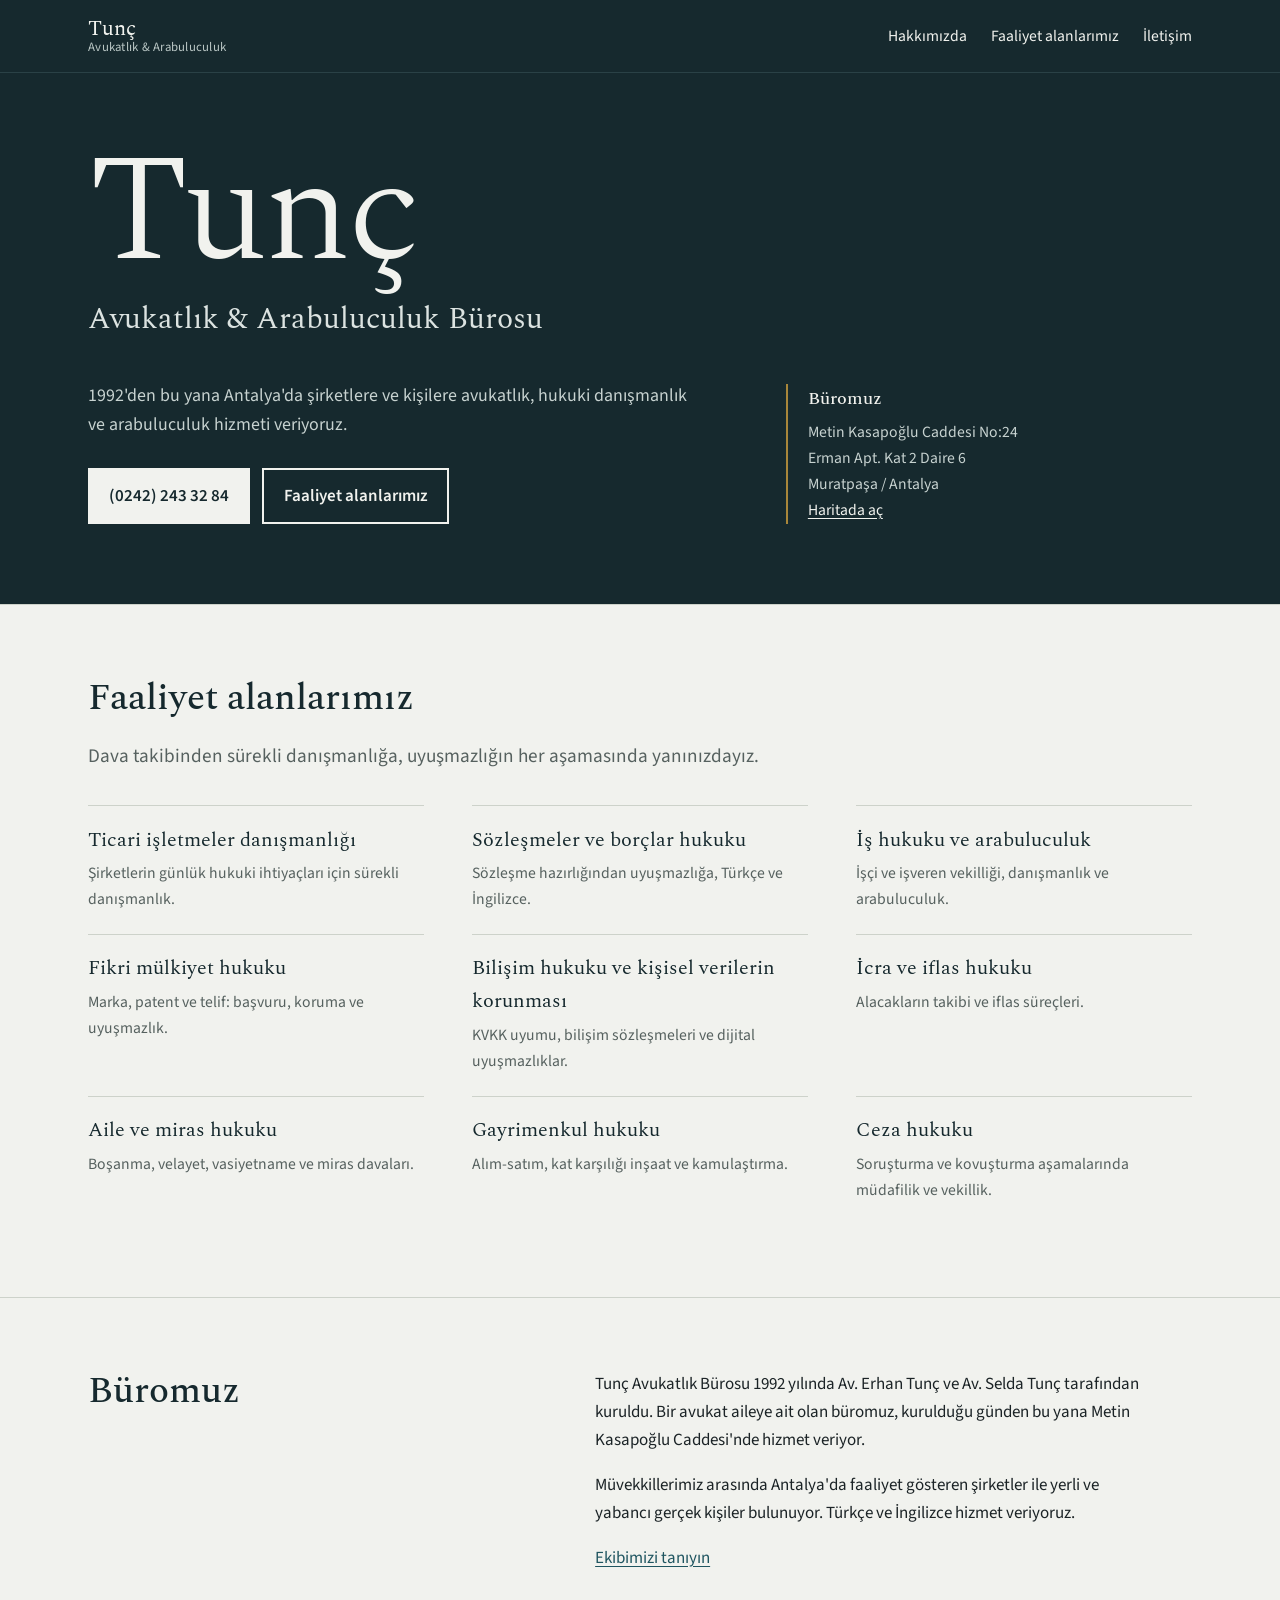
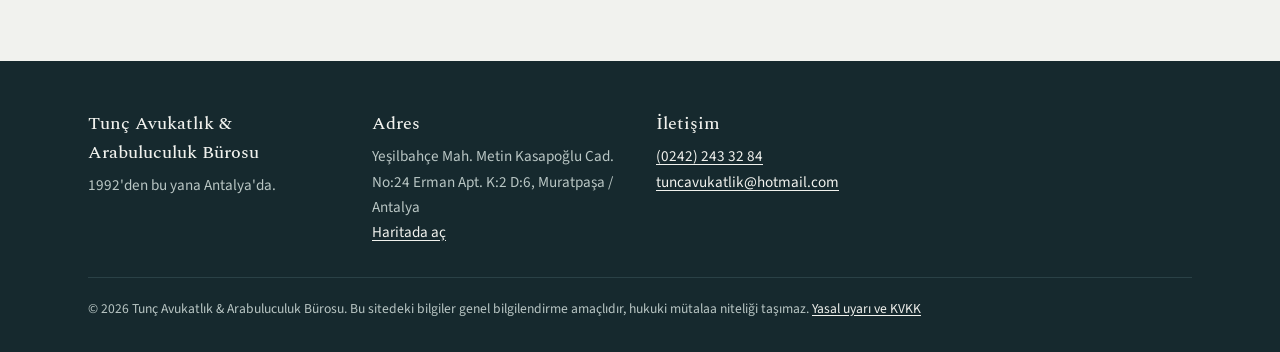
==== index.html @ 7a588aef "Add files via upload" ====
<!doctype html>
<html lang="tr">
<head>
<meta charset="utf-8">
<meta name="viewport" content="width=device-width, initial-scale=1">
<title>Tunç Avukatlık & Arabuluculuk Bürosu | Antalya</title>
<meta name="description" content="1992'den bu yana Antalya'da avukatlık, hukuki danışmanlık, arabuluculuk, marka ve patent vekilliği hizmetleri.">
<link rel="canonical" href="https://www.tuncavukatlik.com/">
<meta property="og:type" content="website">
<meta property="og:site_name" content="Tunç Avukatlık &amp; Arabuluculuk">
<meta property="og:title" content="Tunç Avukatlık & Arabuluculuk Bürosu | Antalya">
<meta property="og:description" content="1992'den bu yana Antalya'da avukatlık, hukuki danışmanlık, arabuluculuk, marka ve patent vekilliği hizmetleri.">
<meta property="og:url" content="https://www.tuncavukatlik.com/">
<meta name="google-site-verification" content="vziBm0V14rf8_3eRBqr55C4O6E_c3zWarB5jktL77Eo">
<link rel="icon" href="favicon.svg" type="image/svg+xml">
<link rel="preconnect" href="https://fonts.googleapis.com">
<link rel="preconnect" href="https://fonts.gstatic.com" crossorigin>
<link href="https://fonts.googleapis.com/css2?family=Source+Sans+3:wght@400;600&family=Spectral:ital,wght@0,300;0,500;1,300&display=swap" rel="stylesheet">
<link rel="stylesheet" href="styles.css">
<script type="application/ld+json">{"@context": "https://schema.org", "@type": "LegalService", "name": "Tunç Avukatlık & Arabuluculuk Bürosu", "url": "https://www.tuncavukatlik.com", "telephone": "+90 242 243 32 84", "email": "tuncavukatlik@hotmail.com", "foundingDate": "1992", "address": {"@type": "PostalAddress", "streetAddress": "Yeşilbahçe Mah. Metin Kasapoğlu Cad. No:24 Erman Apt. K:2 D:6", "addressLocality": "Muratpaşa", "addressRegion": "Antalya", "addressCountry": "TR"}, "areaServed": "Antalya", "knowsLanguage": ["tr", "en"]}</script>
</head>
<body>
<a class="skip" href="#icerik">İçeriğe geç</a>
<header class="site-header">
  <div class="wrap">
    <a class="brand" href="index.html">Tunç<small>Avukatlık &amp; Arabuluculuk</small></a>
    <nav aria-label="Ana menü"><ul class="nav"><li><a href="hakkimizda.html">Hakkımızda</a></li><li><a href="faaliyet-alanlarimiz.html">Faaliyet alanlarımız</a></li><li><a href="iletisim.html">İletişim</a></li></ul></nav>
  </div>
</header>
<main id="icerik">
<section class="hero" aria-labelledby="h1">
  <div class="wrap">
    <div>
      <h1 id="h1">Tunç</h1>
      <p class="sub">Avukatlık &amp; Arabuluculuk Bürosu</p>
      <p>1992'den bu yana Antalya'da şirketlere ve kişilere avukatlık, hukuki danışmanlık ve arabuluculuk hizmeti veriyoruz.</p>
      <div class="actions">
        <a class="btn" href="tel:+902422433284">(0242) 243 32 84</a>
        <a class="btn ghost" href="faaliyet-alanlarimiz.html">Faaliyet alanlarımız</a>
      </div>
    </div>
    <div class="office">
      <strong>Büromuz</strong>
      Metin Kasapoğlu Caddesi No:24<br>Erman Apt. Kat 2 Daire 6<br>Muratpaşa / Antalya<br>
      <a href="https://www.google.com/maps/search/?api=1&query=Metin+Kasapo%C4%9Flu+Cad.+No%3A24+Muratpa%C5%9Fa+Antalya" rel="noopener" target="_blank">Haritada aç</a>
    </div>
  </div>
</section>
<section aria-labelledby="alanlar">
  <div class="wrap">
    <h2 id="alanlar">Faaliyet alanlarımız</h2>
    <p class="lead">Dava takibinden sürekli danışmanlığa, uyuşmazlığın her aşamasında yanınızdayız.</p>
    <ul class="areas"><li><a href="faaliyet-alanlarimiz.html#ticari-danismanlik">Ticari işletmeler danışmanlığı</a><p>Şirketlerin günlük hukuki ihtiyaçları için sürekli danışmanlık.</p></li><li><a href="faaliyet-alanlarimiz.html#sozlesmeler-borclar">Sözleşmeler ve borçlar hukuku</a><p>Sözleşme hazırlığından uyuşmazlığa, Türkçe ve İngilizce.</p></li><li><a href="faaliyet-alanlarimiz.html#is-hukuku-arabuluculuk">İş hukuku ve arabuluculuk</a><p>İşçi ve işveren vekilliği, danışmanlık ve arabuluculuk.</p></li><li><a href="faaliyet-alanlarimiz.html#fikri-mulkiyet">Fikri mülkiyet hukuku</a><p>Marka, patent ve telif: başvuru, koruma ve uyuşmazlık.</p></li><li><a href="faaliyet-alanlarimiz.html#bilisim-kvkk">Bilişim hukuku ve kişisel verilerin korunması</a><p>KVKK uyumu, bilişim sözleşmeleri ve dijital uyuşmazlıklar.</p></li><li><a href="faaliyet-alanlarimiz.html#icra-iflas">İcra ve iflas hukuku</a><p>Alacakların takibi ve iflas süreçleri.</p></li><li><a href="faaliyet-alanlarimiz.html#aile-miras">Aile ve miras hukuku</a><p>Boşanma, velayet, vasiyetname ve miras davaları.</p></li><li><a href="faaliyet-alanlarimiz.html#gayrimenkul">Gayrimenkul hukuku</a><p>Alım-satım, kat karşılığı inşaat ve kamulaştırma.</p></li><li><a href="faaliyet-alanlarimiz.html#ceza">Ceza hukuku</a><p>Soruşturma ve kovuşturma aşamalarında müdafilik ve vekillik.</p></li></ul>
  </div>
</section>
<section aria-labelledby="buro">
  <div class="wrap split">
    <div>
      <h2 id="buro">Büromuz</h2>
    </div>
    <div>
      <p>Tunç Avukatlık Bürosu 1992 yılında Av. Erhan Tunç ve Av. Selda Tunç tarafından kuruldu. Bir avukat aileye ait olan büromuz, kurulduğu günden bu yana Metin Kasapoğlu Caddesi'nde hizmet veriyor.</p>
      <p>Müvekkillerimiz arasında Antalya'da faaliyet gösteren şirketler ile yerli ve yabancı gerçek kişiler bulunuyor. Türkçe ve İngilizce hizmet veriyoruz.</p>
      <p><a href="hakkimizda.html">Ekibimizi tanıyın</a></p>
    </div>
  </div>
</section>
</main>
<footer class="site-footer">
  <div class="wrap">
    <div><strong>Tunç Avukatlık &amp; Arabuluculuk Bürosu</strong>1992'den bu yana Antalya'da.</div>
    <div><strong>Adres</strong>Yeşilbahçe Mah. Metin Kasapoğlu Cad. No:24 Erman Apt. K:2 D:6, Muratpaşa / Antalya<br><a href="https://www.google.com/maps/search/?api=1&query=Metin+Kasapo%C4%9Flu+Cad.+No%3A24+Muratpa%C5%9Fa+Antalya" rel="noopener" target="_blank">Haritada aç</a></div>
    <div><strong>İletişim</strong><a href="tel:+902422433284">(0242) 243 32 84</a><br><a href="mailto:tuncavukatlik@hotmail.com">tuncavukatlik@hotmail.com</a></div>
    <div class="legal">© 2026 Tunç Avukatlık &amp; Arabuluculuk Bürosu. Bu sitedeki bilgiler genel bilgilendirme amaçlıdır, hukuki mütalaa niteliği taşımaz. <a href="yasal-uyari.html">Yasal uyarı ve KVKK</a></div>
  </div>
</footer>
</body>
</html>
---- styles.css ----
:root{
  --ink:#16292E;      /* koyu petrol: hero, başlıklar */
  --sea:#1F5560;      /* petrol mavi: bağlantılar, vurgular */
  --stone:#F1F2EE;    /* serin kireçtaşı: zemin */
  --paper:#FFFFFF;
  --line:#CDD2CA;
  --brass:#A8863A;    /* pirinç: ince ayrıntılar */
  --text:#1B2326;
  --muted:#56615F;
  --serif:"Spectral", Georgia, "Times New Roman", serif;
  --sans:"Source Sans 3", "Segoe UI", system-ui, -apple-system, sans-serif;
  --wrap:72rem;
}
*,*::before,*::after{box-sizing:border-box}
html{-webkit-text-size-adjust:100%}
body{margin:0;background:var(--stone);color:var(--text);font:1.0625rem/1.65 var(--sans)}
img{max-width:100%;height:auto}
a{color:var(--sea);text-underline-offset:.18em}
a:hover{color:var(--ink)}
:focus-visible{outline:3px solid var(--brass);outline-offset:3px}
h1,h2,h3{font-family:var(--serif);font-weight:500;line-height:1.15;color:var(--ink);margin:0 0 .6em}
h2{font-size:clamp(1.7rem,3vw,2.3rem)}
h3{font-size:1.35rem}
p{margin:0 0 1em;max-width:68ch}
.wrap{max-width:var(--wrap);margin:0 auto;padding:0 1.5rem}
.skip{position:absolute;left:-999px}
.skip:focus{left:1rem;top:1rem;background:var(--paper);padding:.5rem 1rem;z-index:10}

/* Üst bölüm */
.site-header{background:var(--ink);color:var(--stone)}
.site-header .wrap{display:flex;flex-wrap:wrap;align-items:center;justify-content:space-between;gap:.75rem 2rem;padding-top:1.1rem;padding-bottom:1.1rem}
.brand{color:var(--stone);text-decoration:none;font-family:var(--serif);font-size:1.3rem;line-height:1.1}
.brand small{display:block;font-family:var(--sans);font-size:.8rem;color:#B9C6C4;letter-spacing:.02em}
.nav{display:flex;flex-wrap:wrap;gap:.25rem 1.5rem;margin:0;padding:0;list-style:none}
.nav a{color:var(--stone);text-decoration:none;font-size:.98rem;padding:.25rem 0;border-bottom:2px solid transparent}
.nav a:hover,.nav a[aria-current="page"]{border-bottom-color:var(--brass);color:#fff}

/* Hero */
.hero{background:var(--ink);color:var(--stone);padding:4.5rem 0 5rem;border-top:1px solid #2A4146}
.hero .wrap{display:grid;grid-template-columns:minmax(0,1.6fr) minmax(0,1fr);gap:3rem;align-items:end}
.hero h1{color:var(--stone);font-weight:300;font-size:clamp(4rem,13vw,9.5rem);line-height:.9;letter-spacing:-.02em;margin:0}
.hero .sub{font-family:var(--serif);font-size:clamp(1.35rem,2.6vw,1.9rem);color:#DCE3E1;margin:.4em 0 1.2em}
.hero p{color:#C7D2D0;font-size:1.12rem}
.hero .office{border-left:2px solid var(--brass);padding-left:1.25rem;font-size:.98rem;color:#C7D2D0}
.hero .office strong{display:block;color:var(--stone);font-family:var(--serif);font-weight:500;font-size:1.15rem;margin-bottom:.35rem}
.hero .office a{color:var(--stone)}
.actions{display:flex;flex-wrap:wrap;gap:.75rem;margin-top:1.75rem}
.btn{display:inline-block;padding:.75rem 1.2rem;text-decoration:none;font-weight:600;border:2px solid var(--stone);color:var(--ink);background:var(--stone)}
.btn:hover{background:#fff;color:var(--ink)}
.btn.ghost{background:transparent;color:var(--stone)}
.btn.ghost:hover{background:var(--stone);color:var(--ink)}

/* Sayfa başlığı (iç sayfalar) */
.page-head{background:var(--ink);color:var(--stone);padding:3.5rem 0 3rem}
.page-head h1{color:var(--stone);font-weight:300;font-size:clamp(2.4rem,6vw,4rem);margin:0 0 .3em}
.page-head p{color:#C7D2D0;font-size:1.12rem;margin:0}

section{padding:4.5rem 0}
section + section{border-top:1px solid var(--line)}
.lead{font-size:1.2rem;color:var(--muted)}

/* Faaliyet alanları listesi (ana sayfa) */
.areas{display:grid;grid-template-columns:repeat(auto-fit,minmax(17rem,1fr));gap:0 3rem;margin:2rem 0 0;padding:0;list-style:none}
.areas li{border-top:1px solid var(--line);padding:1.1rem 0 1.3rem}
.areas a{font-family:var(--serif);font-size:1.25rem;color:var(--ink);text-decoration:none}
.areas a:hover{color:var(--sea);text-decoration:underline}
.areas p{margin:.3rem 0 0;color:var(--muted);font-size:.98rem}

/* İki sütun */
.split{display:grid;grid-template-columns:minmax(0,1fr) minmax(0,1.3fr);gap:3rem}

/* Zaman çizelgesi: gerçek bir sıra olduğu için yıl etiketleri kullanılıyor */
.timeline{list-style:none;margin:0;padding:0;border-left:2px solid var(--line)}
.timeline li{position:relative;padding:0 0 1.4rem 1.5rem}
.timeline li::before{content:"";position:absolute;left:-7px;top:.55rem;width:12px;height:12px;background:var(--stone);border:2px solid var(--brass);border-radius:50%}
.timeline .year{font-family:var(--serif);font-size:1.3rem;color:var(--ink);display:block;line-height:1.3}
.timeline p{margin:.15rem 0 0;color:var(--muted)}

/* Avukatlar */
.people{display:grid;grid-template-columns:repeat(auto-fit,minmax(18rem,1fr));gap:2.5rem;margin-top:2rem}
.person h3{margin-bottom:.15em}
.person .role{color:var(--brass);font-weight:600;font-size:.95rem;margin-bottom:.8rem}

/* Faaliyet alanı detayları */
.area-detail{scroll-margin-top:1.5rem;padding:2.5rem 0;border-top:1px solid var(--line)}
.area-detail:first-of-type{border-top:0;padding-top:0}
.area-detail ul{margin:0 0 1em;padding-left:1.2rem;max-width:68ch}
.area-detail li{margin-bottom:.35rem}
.toc{list-style:none;padding:0;margin:0;position:sticky;top:1.5rem}
.toc li{border-top:1px solid var(--line)}
.toc a{display:block;padding:.55rem 0;text-decoration:none;color:var(--ink)}
.toc a:hover{color:var(--sea)}
.with-toc{display:grid;grid-template-columns:15rem minmax(0,1fr);gap:4rem;align-items:start}

/* İletişim */
.contact-grid{display:grid;grid-template-columns:repeat(auto-fit,minmax(16rem,1fr));gap:2.5rem}
.contact-grid h2{font-size:1.4rem}
.contact-grid a{font-size:1.15rem}

/* Alt bölüm */
.site-footer{background:var(--ink);color:#B9C6C4;padding:3rem 0 2rem;font-size:.95rem}
.site-footer .wrap{display:grid;grid-template-columns:repeat(auto-fit,minmax(14rem,1fr));gap:2rem}
.site-footer strong{color:var(--stone);font-family:var(--serif);font-weight:500;font-size:1.1rem;display:block;margin-bottom:.4rem}
.site-footer a{color:var(--stone)}
.site-footer .legal{grid-column:1/-1;border-top:1px solid #2A4146;padding-top:1.25rem;font-size:.85rem}

@media (max-width:52rem){
  .hero .wrap,.split,.with-toc{grid-template-columns:1fr}
  .toc{position:static;display:none}
  .hero{padding:3rem 0 3.5rem}
  section{padding:3.25rem 0}
}
@media (prefers-reduced-motion:reduce){*{scroll-behavior:auto!important}}
html{scroll-behavior:smooth}
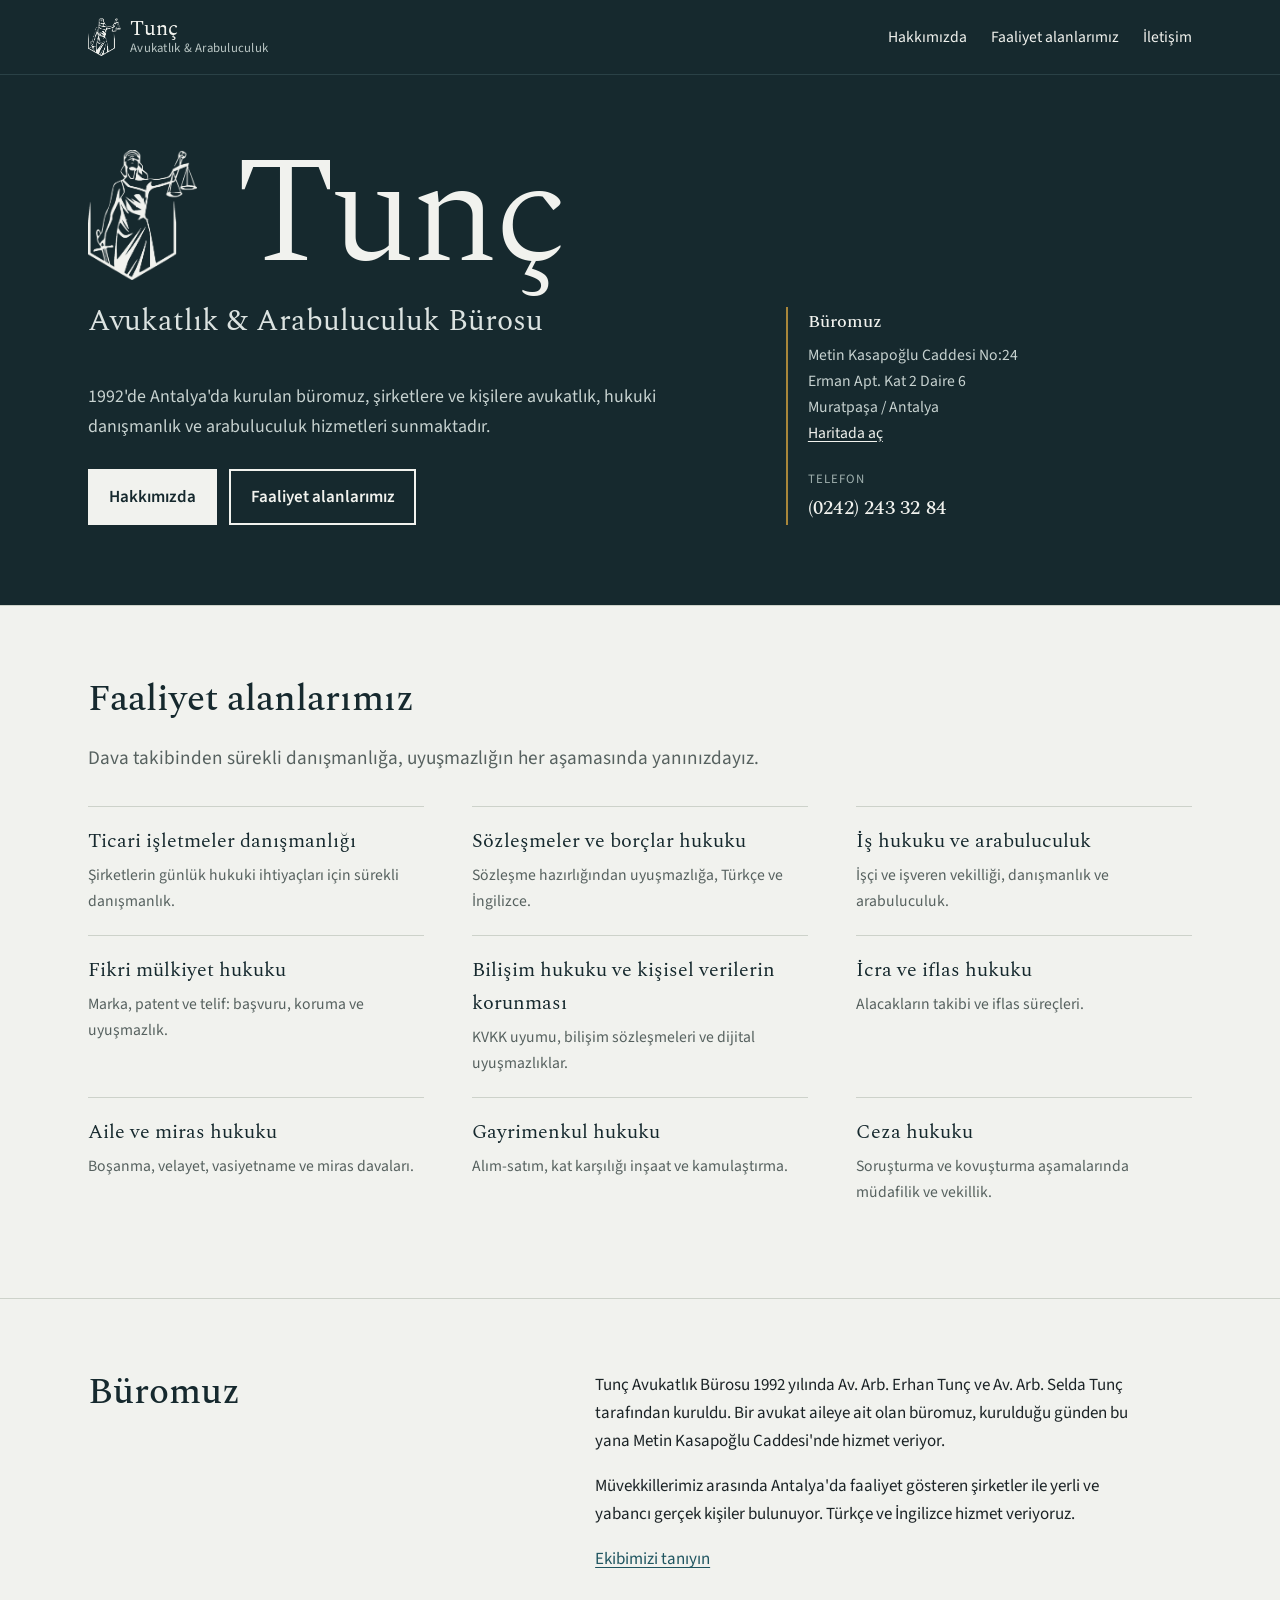
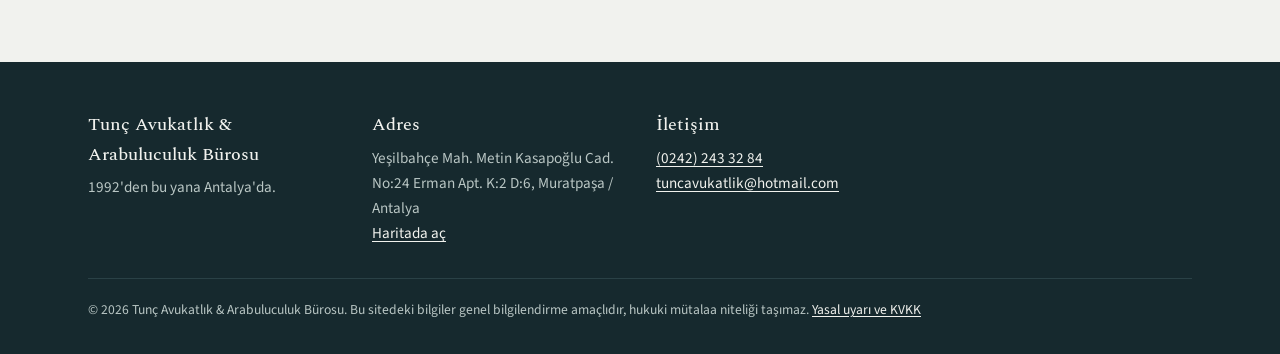
==== commit b48db5f9: "Add files via upload" ====
--- a/index.html
+++ b/index.html
@@ -12,7 +12,8 @@
 <meta property="og:description" content="1992'den bu yana Antalya'da avukatlık, hukuki danışmanlık, arabuluculuk, marka ve patent vekilliği hizmetleri.">
 <meta property="og:url" content="https://www.tuncavukatlik.com/">
 <meta name="google-site-verification" content="vziBm0V14rf8_3eRBqr55C4O6E_c3zWarB5jktL77Eo">
-<link rel="icon" href="favicon.svg" type="image/svg+xml">
+<link rel="icon" href="favicon.png" type="image/png">
+<link rel="apple-touch-icon" href="apple-touch-icon.png">
 <link rel="preconnect" href="https://fonts.googleapis.com">
 <link rel="preconnect" href="https://fonts.gstatic.com" crossorigin>
 <link href="https://fonts.googleapis.com/css2?family=Source+Sans+3:wght@400;600&family=Spectral:ital,wght@0,300;0,500;1,300&display=swap" rel="stylesheet">
@@ -23,7 +24,7 @@
 <a class="skip" href="#icerik">İçeriğe geç</a>
 <header class="site-header">
   <div class="wrap">
-    <a class="brand" href="index.html">Tunç<small>Avukatlık &amp; Arabuluculuk</small></a>
+    <a class="brand" href="index.html"><img class="brand-logo" src="logo.png" alt="" width="34" height="40"><span>Tunç<small>Avukatlık &amp; Arabuluculuk</small></span></a>
     <nav aria-label="Ana menü"><ul class="nav"><li><a href="hakkimizda.html">Hakkımızda</a></li><li><a href="faaliyet-alanlarimiz.html">Faaliyet alanlarımız</a></li><li><a href="iletisim.html">İletişim</a></li></ul></nav>
   </div>
 </header>
@@ -31,11 +32,11 @@
 <section class="hero" aria-labelledby="h1">
   <div class="wrap">
     <div>
-      <h1 id="h1">Tunç</h1>
+      <h1 id="h1"><img class="hero-logo" src="logo.png" alt="" width="499" height="589"><span>Tunç</span></h1>
       <p class="sub">Avukatlık &amp; Arabuluculuk Bürosu</p>
-      <p>1992'den bu yana Antalya'da şirketlere ve kişilere avukatlık, hukuki danışmanlık ve arabuluculuk hizmeti veriyoruz.</p>
+      <p>1992'de Antalya'da kurulan büromuz, şirketlere ve kişilere avukatlık, hukuki danışmanlık ve arabuluculuk hizmetleri sunmaktadır.</p>
       <div class="actions">
-        <a class="btn" href="tel:+902422433284">(0242) 243 32 84</a>
+        <a class="btn" href="hakkimizda.html">Hakkımızda</a>
         <a class="btn ghost" href="faaliyet-alanlarimiz.html">Faaliyet alanlarımız</a>
       </div>
     </div>
@@ -43,6 +44,8 @@
       <strong>Büromuz</strong>
       Metin Kasapoğlu Caddesi No:24<br>Erman Apt. Kat 2 Daire 6<br>Muratpaşa / Antalya<br>
       <a href="https://www.google.com/maps/search/?api=1&query=Metin+Kasapo%C4%9Flu+Cad.+No%3A24+Muratpa%C5%9Fa+Antalya" rel="noopener" target="_blank">Haritada aç</a>
+      <span class="office-label">Telefon</span>
+      <a class="office-phone" href="tel:+902422433284">(0242) 243 32 84</a>
     </div>
   </div>
 </section>
@@ -59,7 +62,7 @@
       <h2 id="buro">Büromuz</h2>
     </div>
     <div>
-      <p>Tunç Avukatlık Bürosu 1992 yılında Av. Erhan Tunç ve Av. Selda Tunç tarafından kuruldu. Bir avukat aileye ait olan büromuz, kurulduğu günden bu yana Metin Kasapoğlu Caddesi'nde hizmet veriyor.</p>
+      <p>Tunç Avukatlık Bürosu 1992 yılında Av. Arb. Erhan Tunç ve Av. Arb. Selda Tunç tarafından kuruldu. Bir avukat aileye ait olan büromuz, kurulduğu günden bu yana Metin Kasapoğlu Caddesi'nde hizmet veriyor.</p>
       <p>Müvekkillerimiz arasında Antalya'da faaliyet gösteren şirketler ile yerli ve yabancı gerçek kişiler bulunuyor. Türkçe ve İngilizce hizmet veriyoruz.</p>
       <p><a href="hakkimizda.html">Ekibimizi tanıyın</a></p>
     </div>
--- a/styles.css
+++ b/styles.css
@@ -29,7 +29,10 @@
 /* Üst bölüm */
 .site-header{background:var(--ink);color:var(--stone)}
 .site-header .wrap{display:flex;flex-wrap:wrap;align-items:center;justify-content:space-between;gap:.75rem 2rem;padding-top:1.1rem;padding-bottom:1.1rem}
-.brand{color:var(--stone);text-decoration:none;font-family:var(--serif);font-size:1.3rem;line-height:1.1}
+.brand{display:flex;align-items:center;gap:.6rem;color:var(--stone);text-decoration:none;font-family:var(--serif);font-size:1.3rem;line-height:1.1}
+.brand:hover{color:#fff}
+.brand:hover small{color:var(--brass)}
+.brand-logo{height:2.4rem;width:auto}
 .brand small{display:block;font-family:var(--sans);font-size:.8rem;color:#B9C6C4;letter-spacing:.02em}
 .nav{display:flex;flex-wrap:wrap;gap:.25rem 1.5rem;margin:0;padding:0;list-style:none}
 .nav a{color:var(--stone);text-decoration:none;font-size:.98rem;padding:.25rem 0;border-bottom:2px solid transparent}
@@ -79,7 +82,7 @@
 /* Avukatlar */
 .people{display:grid;grid-template-columns:repeat(auto-fit,minmax(18rem,1fr));gap:2.5rem;margin-top:2rem}
 .person h3{margin-bottom:.15em}
-.person .role{color:var(--brass);font-weight:600;font-size:.95rem;margin-bottom:.8rem}
+.person .role{color:var(--sea);font-weight:600;font-size:.95rem;margin-bottom:.8rem}
 
 /* Faaliyet alanı detayları */
 .area-detail{scroll-margin-top:1.5rem;padding:2.5rem 0;border-top:1px solid var(--line)}
@@ -112,3 +115,28 @@
 }
 @media (prefers-reduced-motion:reduce){*{scroll-behavior:auto!important}}
 html{scroll-behavior:smooth}
+
+/* Hero: logo + telefon */
+.hero h1{display:flex;align-items:center;gap:.25em}
+.hero-logo{height:.85em;width:auto;flex:none}
+.office-label{display:block;margin-top:1.4rem;font-size:.8rem;letter-spacing:.08em;text-transform:uppercase;color:#9FB0AE}
+.hero .office .office-phone{display:inline-block;font-family:var(--serif);font-weight:500;font-size:1.25rem;color:var(--stone);text-decoration:none;margin-top:.15rem;letter-spacing:.01em}
+.hero .office .office-phone:hover{color:#fff;text-decoration:underline}
+
+/* Tüm tıklanabilir yazılarda pirinç hover.
+   Açık zeminde okunabilirlik için bir ton koyu pirinç kullanılıyor. */
+:root{--brass-deep:#86661F}
+a:hover,
+.areas a:hover,
+.toc a:hover{color:var(--brass-deep)}
+.site-header a:hover,
+.site-header .nav a:hover,
+.brand:hover,.brand:hover small,
+.hero a:hover,
+.hero .office a:hover,
+.hero .office .office-phone:hover,
+.page-head a:hover,
+.site-footer a:hover{color:var(--brass)}
+.nav a[aria-current="page"]{color:#fff}
+.nav a[aria-current="page"]:hover{color:var(--brass)}
+.btn:hover,.btn.ghost:hover{background:transparent;color:var(--brass);border-color:var(--brass)}
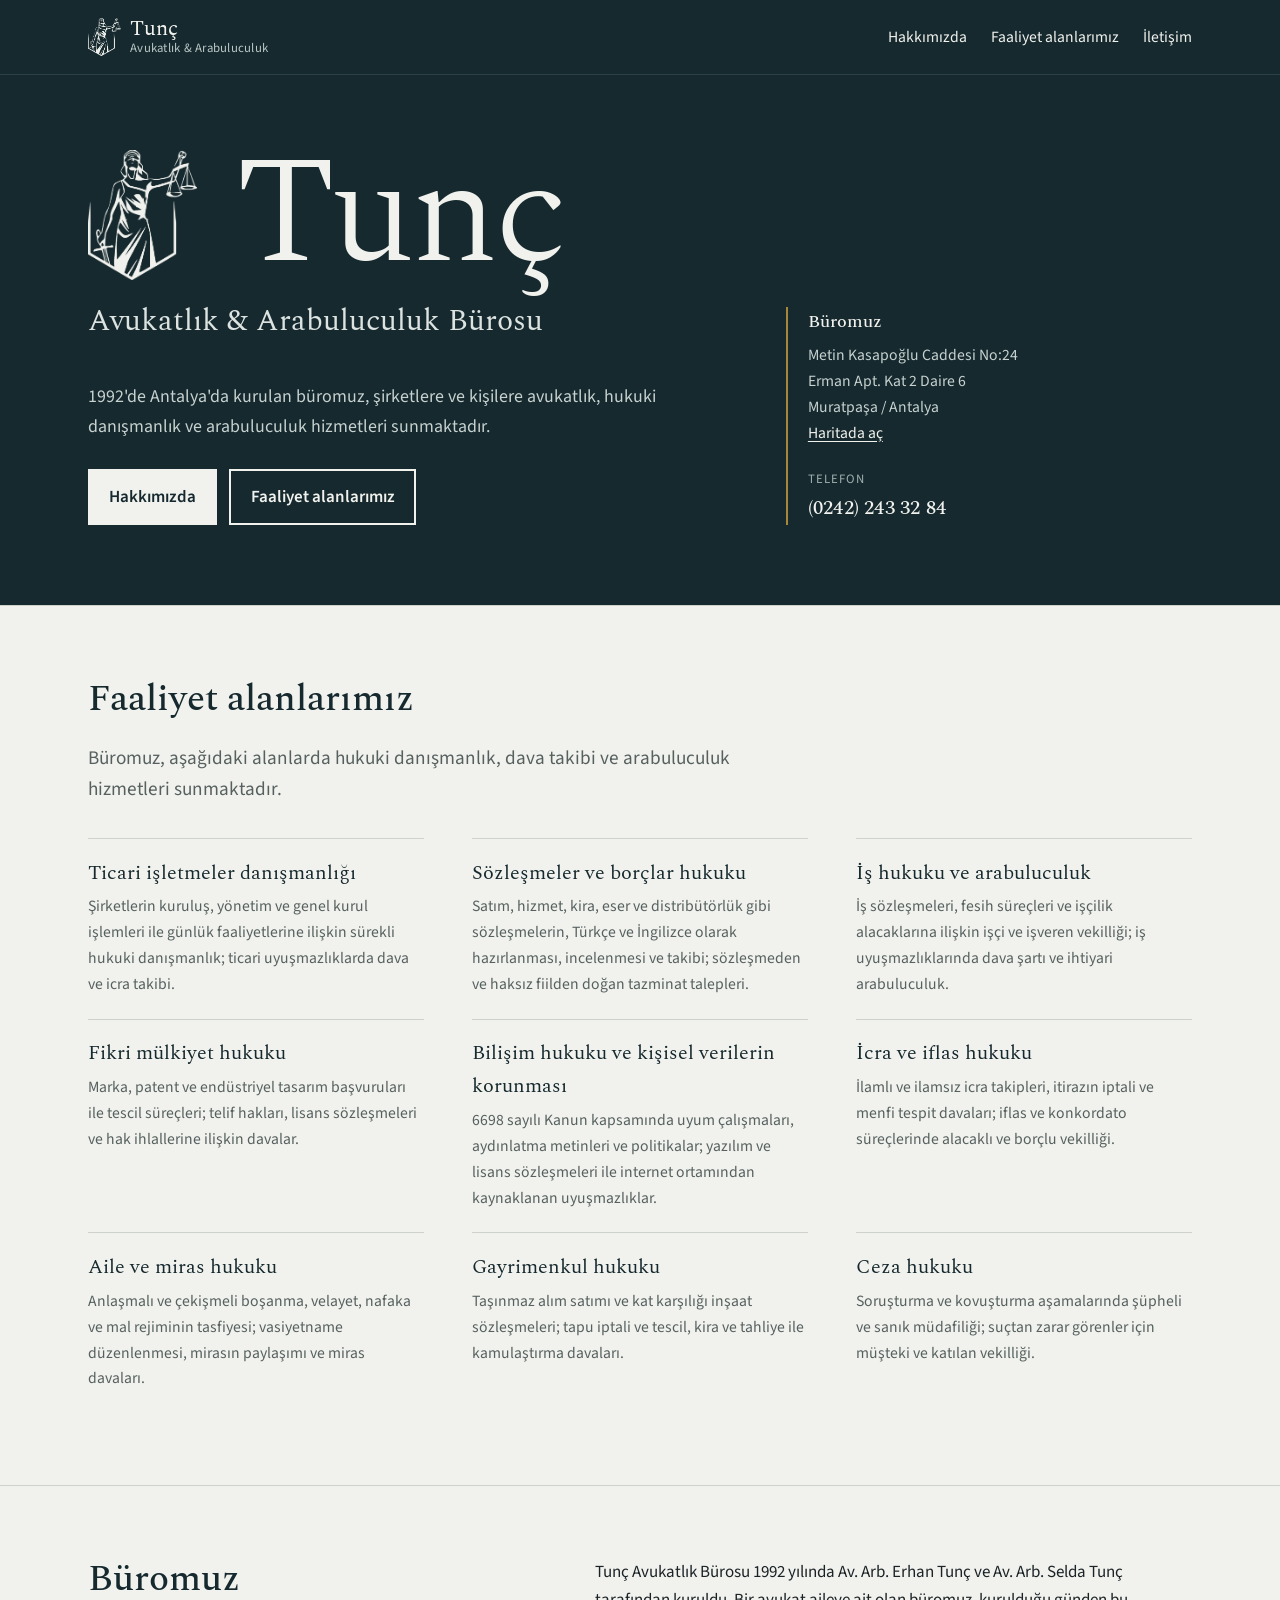
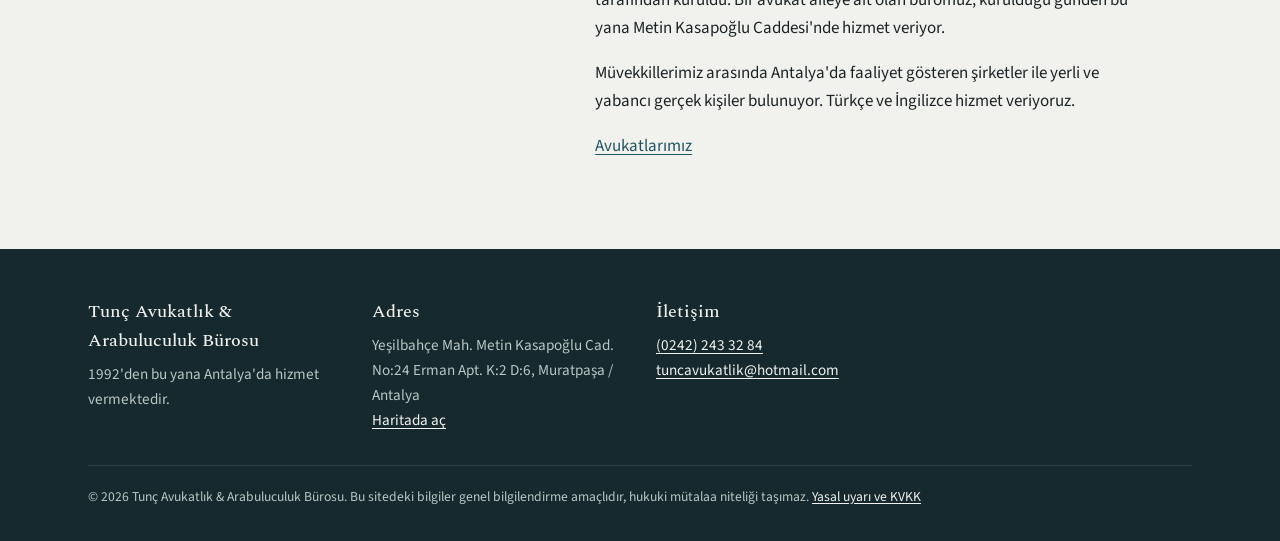
==== commit 0a13808d: "Add files via upload" ====
--- a/index.html
+++ b/index.html
@@ -52,8 +52,8 @@
 <section aria-labelledby="alanlar">
   <div class="wrap">
     <h2 id="alanlar">Faaliyet alanlarımız</h2>
-    <p class="lead">Dava takibinden sürekli danışmanlığa, uyuşmazlığın her aşamasında yanınızdayız.</p>
-    <ul class="areas"><li><a href="faaliyet-alanlarimiz.html#ticari-danismanlik">Ticari işletmeler danışmanlığı</a><p>Şirketlerin günlük hukuki ihtiyaçları için sürekli danışmanlık.</p></li><li><a href="faaliyet-alanlarimiz.html#sozlesmeler-borclar">Sözleşmeler ve borçlar hukuku</a><p>Sözleşme hazırlığından uyuşmazlığa, Türkçe ve İngilizce.</p></li><li><a href="faaliyet-alanlarimiz.html#is-hukuku-arabuluculuk">İş hukuku ve arabuluculuk</a><p>İşçi ve işveren vekilliği, danışmanlık ve arabuluculuk.</p></li><li><a href="faaliyet-alanlarimiz.html#fikri-mulkiyet">Fikri mülkiyet hukuku</a><p>Marka, patent ve telif: başvuru, koruma ve uyuşmazlık.</p></li><li><a href="faaliyet-alanlarimiz.html#bilisim-kvkk">Bilişim hukuku ve kişisel verilerin korunması</a><p>KVKK uyumu, bilişim sözleşmeleri ve dijital uyuşmazlıklar.</p></li><li><a href="faaliyet-alanlarimiz.html#icra-iflas">İcra ve iflas hukuku</a><p>Alacakların takibi ve iflas süreçleri.</p></li><li><a href="faaliyet-alanlarimiz.html#aile-miras">Aile ve miras hukuku</a><p>Boşanma, velayet, vasiyetname ve miras davaları.</p></li><li><a href="faaliyet-alanlarimiz.html#gayrimenkul">Gayrimenkul hukuku</a><p>Alım-satım, kat karşılığı inşaat ve kamulaştırma.</p></li><li><a href="faaliyet-alanlarimiz.html#ceza">Ceza hukuku</a><p>Soruşturma ve kovuşturma aşamalarında müdafilik ve vekillik.</p></li></ul>
+    <p class="lead">Büromuz, aşağıdaki alanlarda hukuki danışmanlık, dava takibi ve arabuluculuk hizmetleri sunmaktadır.</p>
+    <ul class="areas"><li><a href="faaliyet-alanlarimiz.html#ticari-danismanlik">Ticari işletmeler danışmanlığı</a><p>Şirketlerin kuruluş, yönetim ve genel kurul işlemleri ile günlük faaliyetlerine ilişkin sürekli hukuki danışmanlık; ticari uyuşmazlıklarda dava ve icra takibi.</p></li><li><a href="faaliyet-alanlarimiz.html#sozlesmeler-borclar">Sözleşmeler ve borçlar hukuku</a><p>Satım, hizmet, kira, eser ve distribütörlük gibi sözleşmelerin, Türkçe ve İngilizce olarak hazırlanması, incelenmesi ve takibi; sözleşmeden ve haksız fiilden doğan tazminat talepleri.</p></li><li><a href="faaliyet-alanlarimiz.html#is-hukuku-arabuluculuk">İş hukuku ve arabuluculuk</a><p>İş sözleşmeleri, fesih süreçleri ve işçilik alacaklarına ilişkin işçi ve işveren vekilliği; iş uyuşmazlıklarında dava şartı ve ihtiyari arabuluculuk.</p></li><li><a href="faaliyet-alanlarimiz.html#fikri-mulkiyet">Fikri mülkiyet hukuku</a><p>Marka, patent ve endüstriyel tasarım başvuruları ile tescil süreçleri; telif hakları, lisans sözleşmeleri ve hak ihlallerine ilişkin davalar.</p></li><li><a href="faaliyet-alanlarimiz.html#bilisim-kvkk">Bilişim hukuku ve kişisel verilerin korunması</a><p>6698 sayılı Kanun kapsamında uyum çalışmaları, aydınlatma metinleri ve politikalar; yazılım ve lisans sözleşmeleri ile internet ortamından kaynaklanan uyuşmazlıklar.</p></li><li><a href="faaliyet-alanlarimiz.html#icra-iflas">İcra ve iflas hukuku</a><p>İlamlı ve ilamsız icra takipleri, itirazın iptali ve menfi tespit davaları; iflas ve konkordato süreçlerinde alacaklı ve borçlu vekilliği.</p></li><li><a href="faaliyet-alanlarimiz.html#aile-miras">Aile ve miras hukuku</a><p>Anlaşmalı ve çekişmeli boşanma, velayet, nafaka ve mal rejiminin tasfiyesi; vasiyetname düzenlenmesi, mirasın paylaşımı ve miras davaları.</p></li><li><a href="faaliyet-alanlarimiz.html#gayrimenkul">Gayrimenkul hukuku</a><p>Taşınmaz alım satımı ve kat karşılığı inşaat sözleşmeleri; tapu iptali ve tescil, kira ve tahliye ile kamulaştırma davaları.</p></li><li><a href="faaliyet-alanlarimiz.html#ceza">Ceza hukuku</a><p>Soruşturma ve kovuşturma aşamalarında şüpheli ve sanık müdafiliği; suçtan zarar görenler için müşteki ve katılan vekilliği.</p></li></ul>
   </div>
 </section>
 <section aria-labelledby="buro">
@@ -64,14 +64,14 @@
     <div>
       <p>Tunç Avukatlık Bürosu 1992 yılında Av. Arb. Erhan Tunç ve Av. Arb. Selda Tunç tarafından kuruldu. Bir avukat aileye ait olan büromuz, kurulduğu günden bu yana Metin Kasapoğlu Caddesi'nde hizmet veriyor.</p>
       <p>Müvekkillerimiz arasında Antalya'da faaliyet gösteren şirketler ile yerli ve yabancı gerçek kişiler bulunuyor. Türkçe ve İngilizce hizmet veriyoruz.</p>
-      <p><a href="hakkimizda.html">Ekibimizi tanıyın</a></p>
+      <p><a href="hakkimizda.html">Avukatlarımız</a></p>
     </div>
   </div>
 </section>
 </main>
 <footer class="site-footer">
   <div class="wrap">
-    <div><strong>Tunç Avukatlık &amp; Arabuluculuk Bürosu</strong>1992'den bu yana Antalya'da.</div>
+    <div><strong>Tunç Avukatlık &amp; Arabuluculuk Bürosu</strong>1992'den bu yana Antalya'da hizmet vermektedir.</div>
     <div><strong>Adres</strong>Yeşilbahçe Mah. Metin Kasapoğlu Cad. No:24 Erman Apt. K:2 D:6, Muratpaşa / Antalya<br><a href="https://www.google.com/maps/search/?api=1&query=Metin+Kasapo%C4%9Flu+Cad.+No%3A24+Muratpa%C5%9Fa+Antalya" rel="noopener" target="_blank">Haritada aç</a></div>
     <div><strong>İletişim</strong><a href="tel:+902422433284">(0242) 243 32 84</a><br><a href="mailto:tuncavukatlik@hotmail.com">tuncavukatlik@hotmail.com</a></div>
     <div class="legal">© 2026 Tunç Avukatlık &amp; Arabuluculuk Bürosu. Bu sitedeki bilgiler genel bilgilendirme amaçlıdır, hukuki mütalaa niteliği taşımaz. <a href="yasal-uyari.html">Yasal uyarı ve KVKK</a></div>
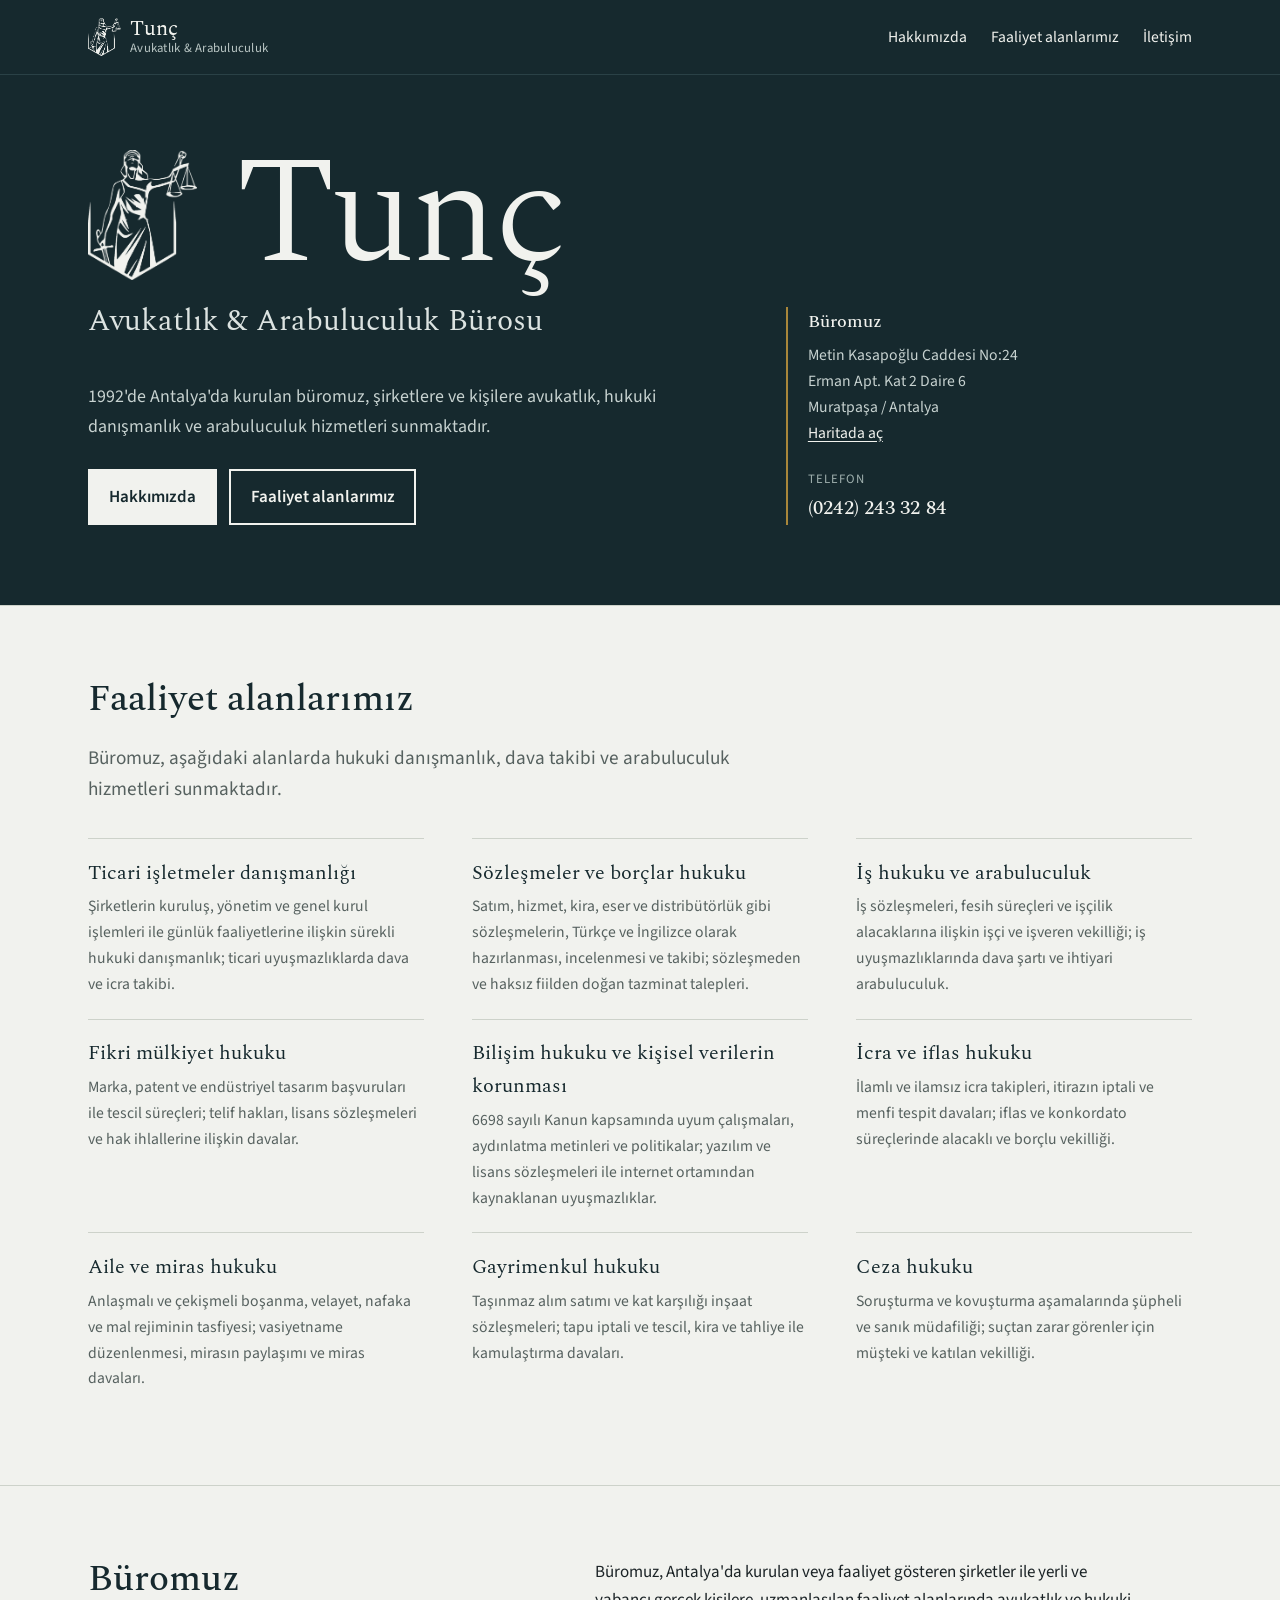
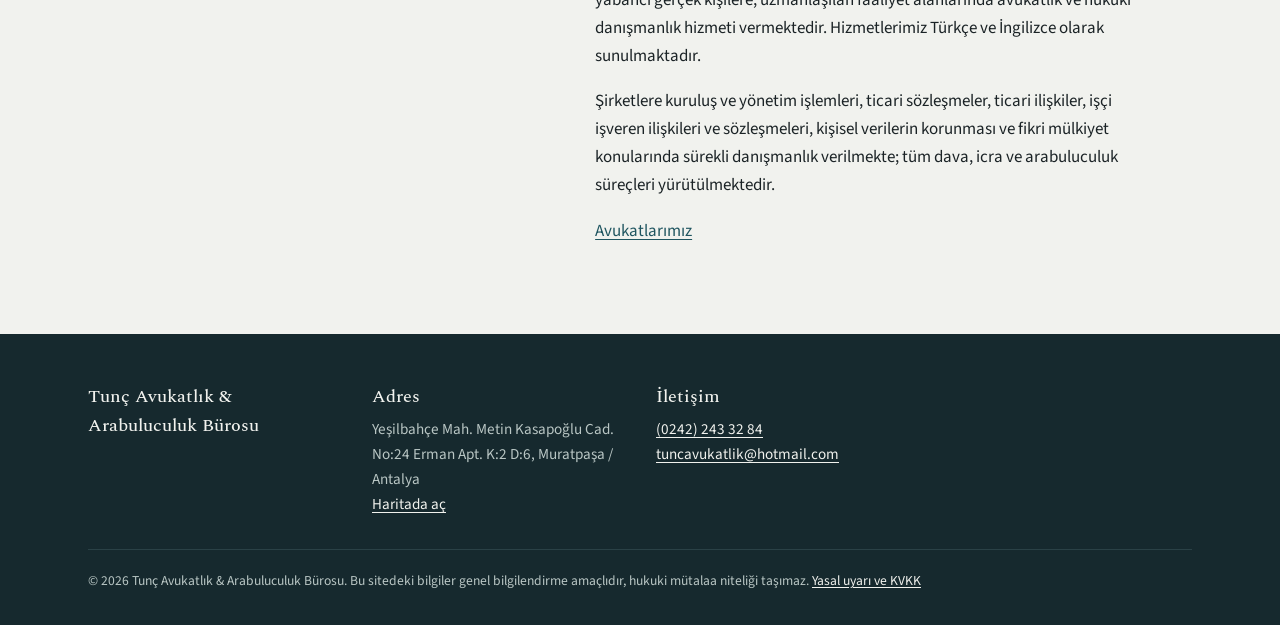
==== commit abacc73d: "Add files via upload" ====
--- a/index.html
+++ b/index.html
@@ -4,12 +4,12 @@
 <meta charset="utf-8">
 <meta name="viewport" content="width=device-width, initial-scale=1">
 <title>Tunç Avukatlık & Arabuluculuk Bürosu | Antalya</title>
-<meta name="description" content="1992'den bu yana Antalya'da avukatlık, hukuki danışmanlık, arabuluculuk, marka ve patent vekilliği hizmetleri.">
+<meta name="description" content="Antalya'da kurulan ve faaliyet gösteren şirketlere sürekli hukuki danışmanlık; avukatlık, arabuluculuk, marka ve patent vekilliği hizmetleri.">
 <link rel="canonical" href="https://www.tuncavukatlik.com/">
 <meta property="og:type" content="website">
 <meta property="og:site_name" content="Tunç Avukatlık &amp; Arabuluculuk">
 <meta property="og:title" content="Tunç Avukatlık & Arabuluculuk Bürosu | Antalya">
-<meta property="og:description" content="1992'den bu yana Antalya'da avukatlık, hukuki danışmanlık, arabuluculuk, marka ve patent vekilliği hizmetleri.">
+<meta property="og:description" content="Antalya'da kurulan ve faaliyet gösteren şirketlere sürekli hukuki danışmanlık; avukatlık, arabuluculuk, marka ve patent vekilliği hizmetleri.">
 <meta property="og:url" content="https://www.tuncavukatlik.com/">
 <meta name="google-site-verification" content="vziBm0V14rf8_3eRBqr55C4O6E_c3zWarB5jktL77Eo">
 <link rel="icon" href="favicon.png" type="image/png">
@@ -62,8 +62,8 @@
       <h2 id="buro">Büromuz</h2>
     </div>
     <div>
-      <p>Tunç Avukatlık Bürosu 1992 yılında Av. Arb. Erhan Tunç ve Av. Arb. Selda Tunç tarafından kuruldu. Bir avukat aileye ait olan büromuz, kurulduğu günden bu yana Metin Kasapoğlu Caddesi'nde hizmet veriyor.</p>
-      <p>Müvekkillerimiz arasında Antalya'da faaliyet gösteren şirketler ile yerli ve yabancı gerçek kişiler bulunuyor. Türkçe ve İngilizce hizmet veriyoruz.</p>
+      <p>Büromuz, Antalya'da kurulan veya faaliyet gösteren şirketler ile yerli ve yabancı gerçek kişilere, uzmanlaşılan faaliyet alanlarında avukatlık ve hukuki danışmanlık hizmeti vermektedir. Hizmetlerimiz Türkçe ve İngilizce olarak sunulmaktadır.</p>
+      <p>Şirketlere kuruluş ve yönetim işlemleri, ticari sözleşmeler, ticari ilişkiler, işçi işveren ilişkileri ve sözleşmeleri, kişisel verilerin korunması ve fikri mülkiyet konularında sürekli danışmanlık verilmekte; tüm dava, icra ve arabuluculuk süreçleri yürütülmektedir.</p>
       <p><a href="hakkimizda.html">Avukatlarımız</a></p>
     </div>
   </div>
@@ -71,7 +71,7 @@
 </main>
 <footer class="site-footer">
   <div class="wrap">
-    <div><strong>Tunç Avukatlık &amp; Arabuluculuk Bürosu</strong>1992'den bu yana Antalya'da hizmet vermektedir.</div>
+    <div><strong>Tunç Avukatlık &amp; Arabuluculuk Bürosu</strong></div>
     <div><strong>Adres</strong>Yeşilbahçe Mah. Metin Kasapoğlu Cad. No:24 Erman Apt. K:2 D:6, Muratpaşa / Antalya<br><a href="https://www.google.com/maps/search/?api=1&query=Metin+Kasapo%C4%9Flu+Cad.+No%3A24+Muratpa%C5%9Fa+Antalya" rel="noopener" target="_blank">Haritada aç</a></div>
     <div><strong>İletişim</strong><a href="tel:+902422433284">(0242) 243 32 84</a><br><a href="mailto:tuncavukatlik@hotmail.com">tuncavukatlik@hotmail.com</a></div>
     <div class="legal">© 2026 Tunç Avukatlık &amp; Arabuluculuk Bürosu. Bu sitedeki bilgiler genel bilgilendirme amaçlıdır, hukuki mütalaa niteliği taşımaz. <a href="yasal-uyari.html">Yasal uyarı ve KVKK</a></div>
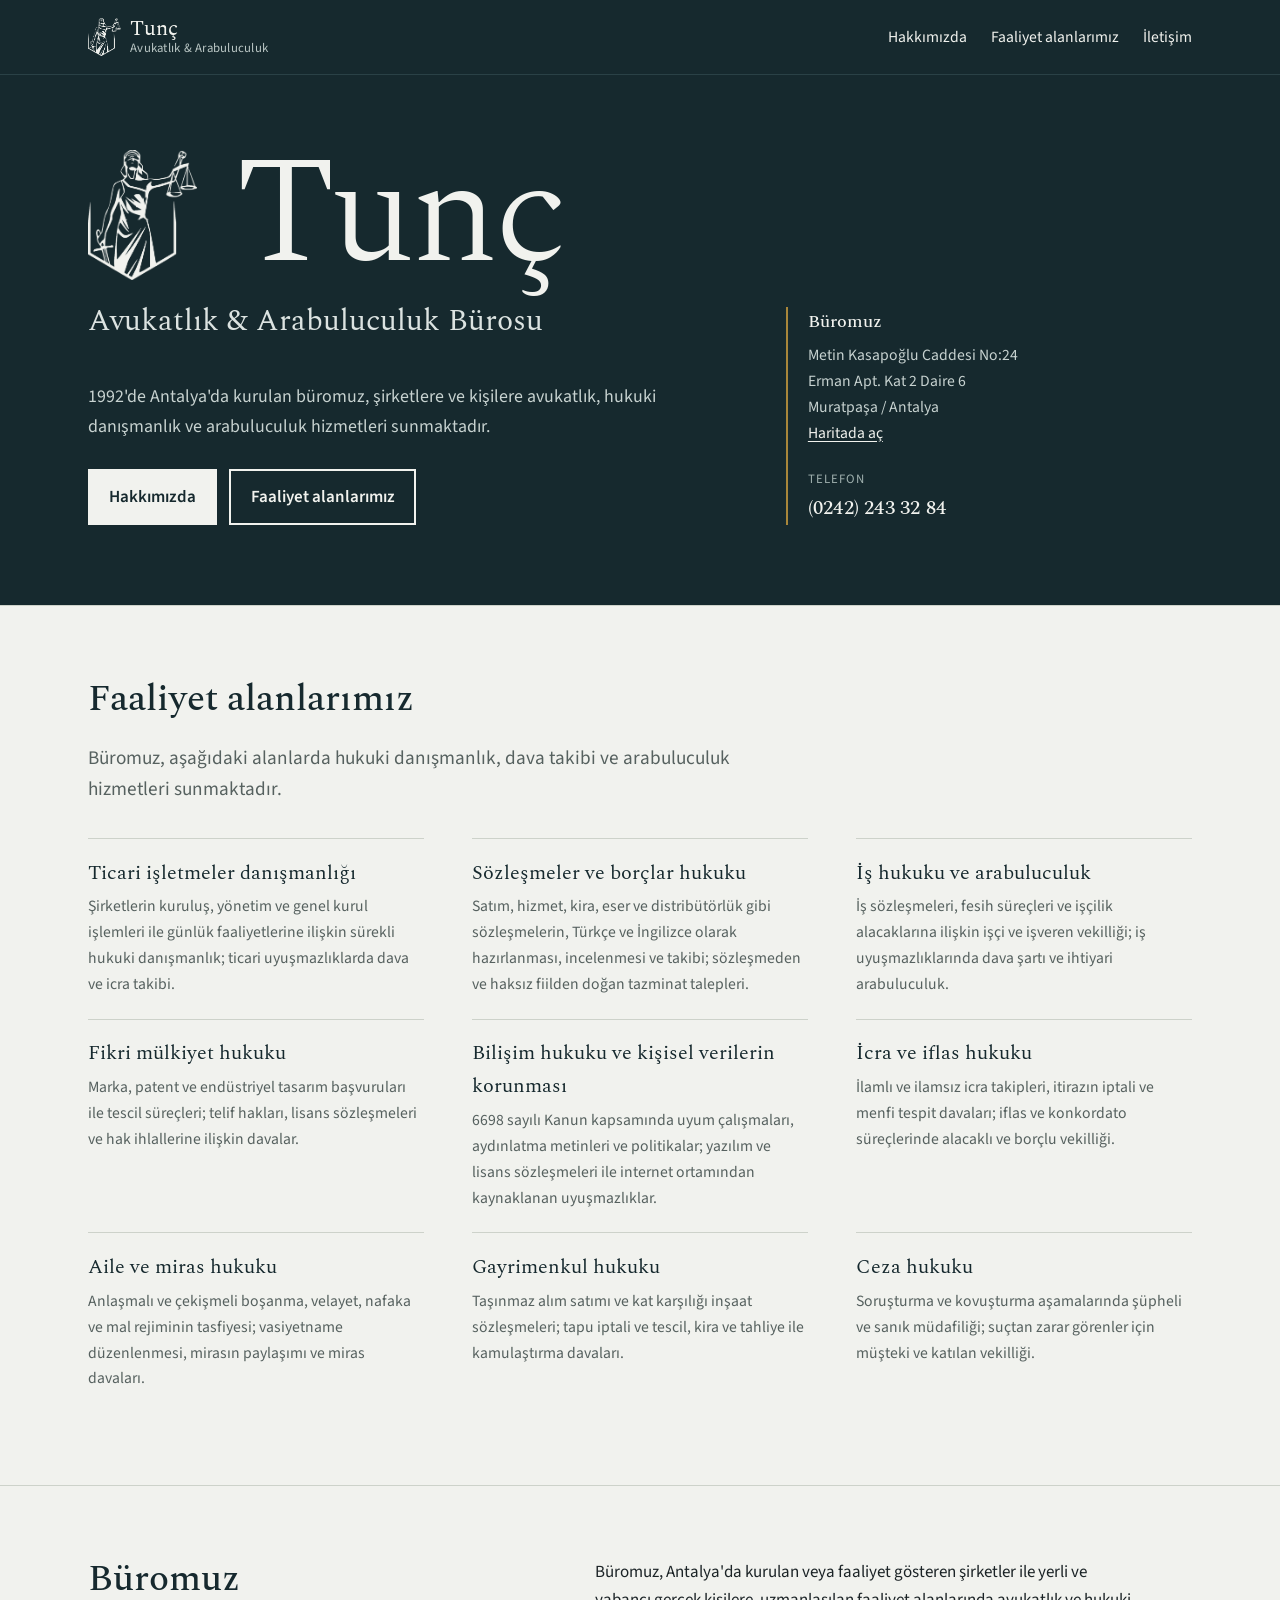
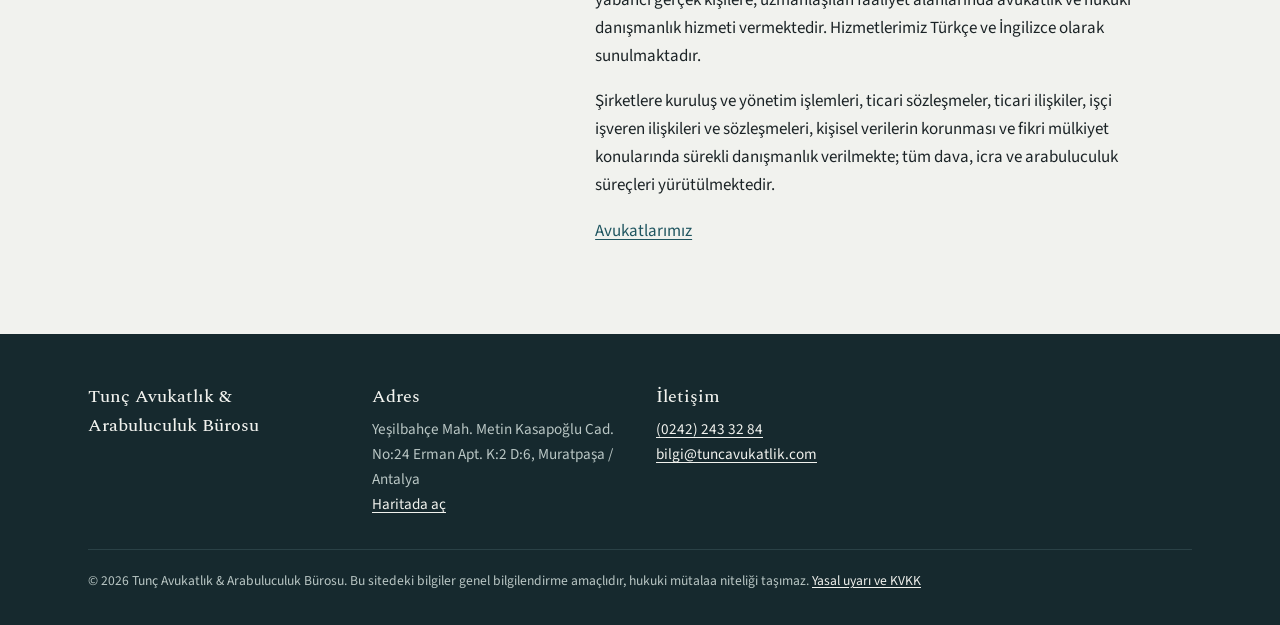
==== commit 28845a57: "Add files via upload" ====
--- a/index.html
+++ b/index.html
@@ -18,7 +18,7 @@
 <link rel="preconnect" href="https://fonts.gstatic.com" crossorigin>
 <link href="https://fonts.googleapis.com/css2?family=Source+Sans+3:wght@400;600&family=Spectral:ital,wght@0,300;0,500;1,300&display=swap" rel="stylesheet">
 <link rel="stylesheet" href="styles.css">
-<script type="application/ld+json">{"@context": "https://schema.org", "@type": "LegalService", "name": "Tunç Avukatlık & Arabuluculuk Bürosu", "url": "https://www.tuncavukatlik.com", "telephone": "+90 242 243 32 84", "email": "tuncavukatlik@hotmail.com", "foundingDate": "1992", "address": {"@type": "PostalAddress", "streetAddress": "Yeşilbahçe Mah. Metin Kasapoğlu Cad. No:24 Erman Apt. K:2 D:6", "addressLocality": "Muratpaşa", "addressRegion": "Antalya", "addressCountry": "TR"}, "areaServed": "Antalya", "knowsLanguage": ["tr", "en"]}</script>
+<script type="application/ld+json">{"@context": "https://schema.org", "@type": "LegalService", "name": "Tunç Avukatlık & Arabuluculuk Bürosu", "url": "https://www.tuncavukatlik.com", "telephone": "+90 242 243 32 84", "email": "bilgi@tuncavukatlik.com", "foundingDate": "1992", "address": {"@type": "PostalAddress", "streetAddress": "Yeşilbahçe Mah. Metin Kasapoğlu Cad. No:24 Erman Apt. K:2 D:6", "addressLocality": "Muratpaşa", "addressRegion": "Antalya", "addressCountry": "TR"}, "areaServed": "Antalya", "knowsLanguage": ["tr", "en"]}</script>
 </head>
 <body>
 <a class="skip" href="#icerik">İçeriğe geç</a>
@@ -73,7 +73,7 @@
   <div class="wrap">
     <div><strong>Tunç Avukatlık &amp; Arabuluculuk Bürosu</strong></div>
     <div><strong>Adres</strong>Yeşilbahçe Mah. Metin Kasapoğlu Cad. No:24 Erman Apt. K:2 D:6, Muratpaşa / Antalya<br><a href="https://www.google.com/maps/search/?api=1&query=Metin+Kasapo%C4%9Flu+Cad.+No%3A24+Muratpa%C5%9Fa+Antalya" rel="noopener" target="_blank">Haritada aç</a></div>
-    <div><strong>İletişim</strong><a href="tel:+902422433284">(0242) 243 32 84</a><br><a href="mailto:tuncavukatlik@hotmail.com">tuncavukatlik@hotmail.com</a></div>
+    <div><strong>İletişim</strong><a href="tel:+902422433284">(0242) 243 32 84</a><br><a href="mailto:bilgi@tuncavukatlik.com">bilgi@tuncavukatlik.com</a></div>
     <div class="legal">© 2026 Tunç Avukatlık &amp; Arabuluculuk Bürosu. Bu sitedeki bilgiler genel bilgilendirme amaçlıdır, hukuki mütalaa niteliği taşımaz. <a href="yasal-uyari.html">Yasal uyarı ve KVKK</a></div>
   </div>
 </footer>
--- a/styles.css
+++ b/styles.css
@@ -140,3 +140,29 @@
 .nav a[aria-current="page"]{color:#fff}
 .nav a[aria-current="page"]:hover{color:var(--brass)}
 .btn:hover,.btn.ghost:hover{background:transparent;color:var(--brass);border-color:var(--brass)}
+
+/* İletişim formu */
+.contact-form{display:grid;gap:1.1rem;max-width:44rem}
+.contact-form .field-row{display:grid;grid-template-columns:1fr 1fr;gap:1.1rem}
+.contact-form label{display:grid;gap:.35rem;font-size:.95rem;font-weight:600;color:var(--ink)}
+.contact-form .req{color:var(--muted);font-weight:400}
+.contact-form input[type=text],.contact-form input[type=email],.contact-form input[type=tel],.contact-form textarea{
+  font:inherit;font-weight:400;color:var(--text);background:var(--paper);border:1px solid var(--line);padding:.7rem .8rem;width:100%;border-radius:0}
+.contact-form textarea{resize:vertical;min-height:9rem}
+.contact-form input:focus,.contact-form textarea:focus{outline:2px solid var(--sea);outline-offset:0;border-color:var(--sea)}
+.contact-form .check{display:flex;align-items:flex-start;gap:.6rem;font-weight:400;color:var(--muted)}
+.contact-form .check input{margin-top:.35rem;width:1rem;height:1rem;accent-color:var(--sea)}
+.contact-form .hp{position:absolute;left:-9999px;width:1px;height:1px;overflow:hidden}
+.contact-form .submit{justify-self:start;background:var(--ink);color:var(--stone);border-color:var(--ink);cursor:pointer;font:inherit;font-weight:600}
+.contact-form .submit:hover{background:transparent;color:var(--brass-deep);border-color:var(--brass-deep)}
+.contact-form .submit:disabled{opacity:.6;cursor:wait}
+.form-status{margin:0;min-height:1.5em}
+.form-status.ok{color:var(--sea)}
+.form-status.err{color:#9B2C2C}
+@media (max-width:52rem){.contact-form .field-row{grid-template-columns:1fr}}
+
+/* Yasal metin */
+.legal-text h3{font-size:1.15rem;margin:1.8rem 0 .5rem}
+.legal-text ul{max-width:68ch;padding-left:1.2rem;margin:0 0 1em}
+.legal-text li{margin-bottom:.3rem}
+.legal-text h2#kvkk{margin-top:3rem;padding-top:2.5rem;border-top:1px solid var(--line)}
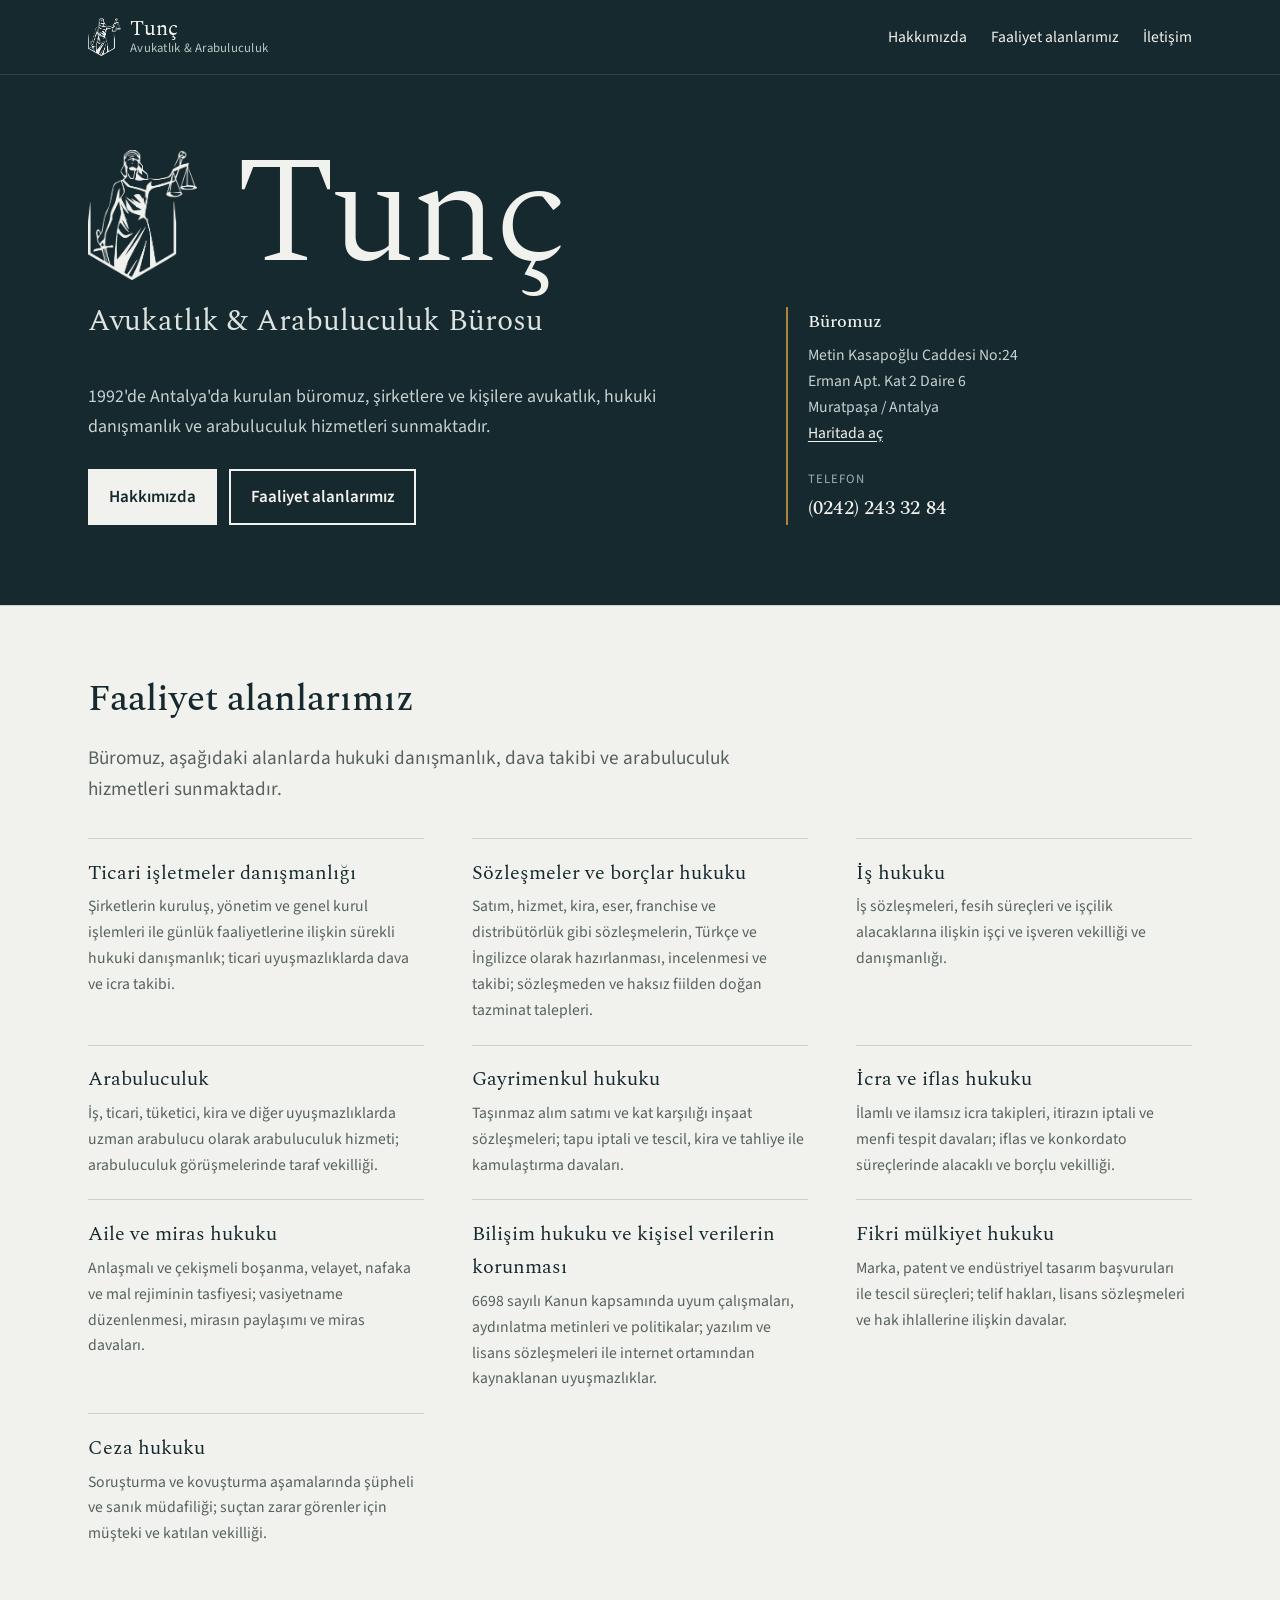
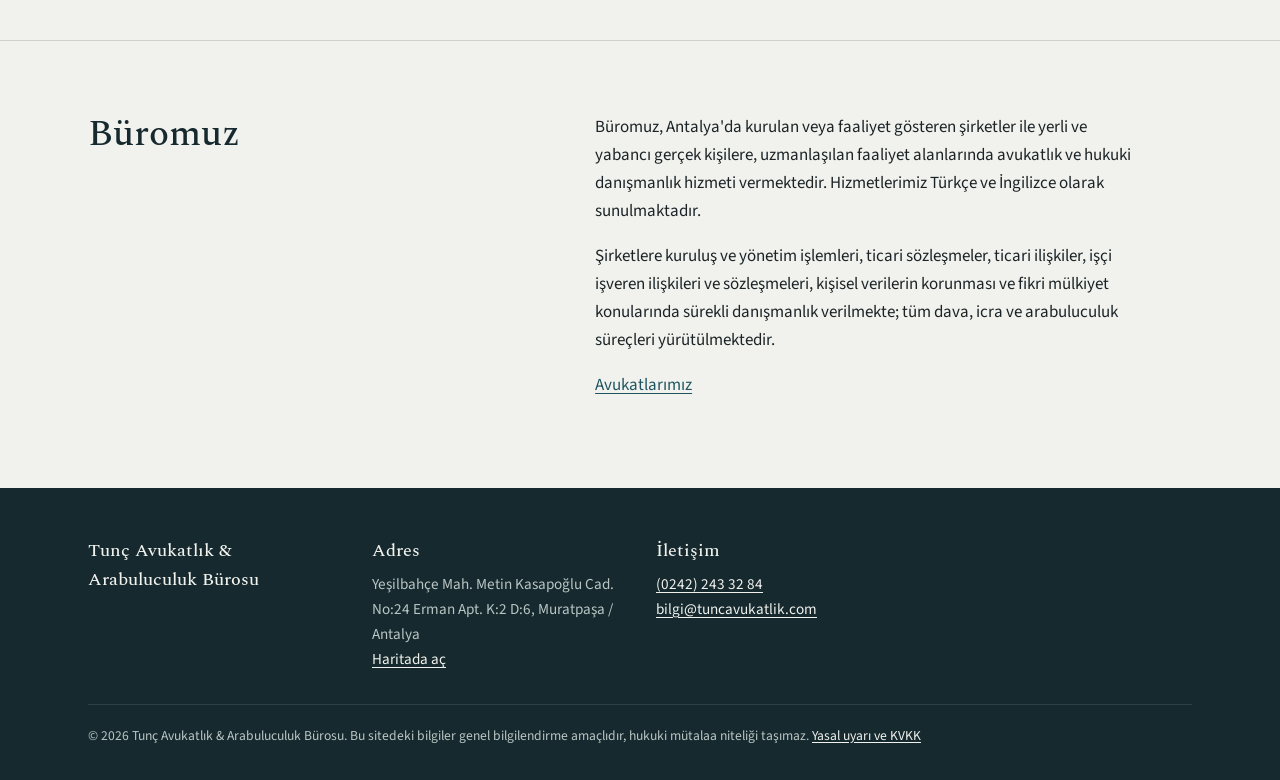
==== commit 51fa0a6a: "Add files via upload" ====
--- a/index.html
+++ b/index.html
@@ -17,7 +17,7 @@
 <link rel="preconnect" href="https://fonts.googleapis.com">
 <link rel="preconnect" href="https://fonts.gstatic.com" crossorigin>
 <link href="https://fonts.googleapis.com/css2?family=Source+Sans+3:wght@400;600&family=Spectral:ital,wght@0,300;0,500;1,300&display=swap" rel="stylesheet">
-<link rel="stylesheet" href="styles.css">
+<link rel="stylesheet" href="styles.css?v=20261012">
 <script type="application/ld+json">{"@context": "https://schema.org", "@type": "LegalService", "name": "Tunç Avukatlık & Arabuluculuk Bürosu", "url": "https://www.tuncavukatlik.com", "telephone": "+90 242 243 32 84", "email": "bilgi@tuncavukatlik.com", "foundingDate": "1992", "address": {"@type": "PostalAddress", "streetAddress": "Yeşilbahçe Mah. Metin Kasapoğlu Cad. No:24 Erman Apt. K:2 D:6", "addressLocality": "Muratpaşa", "addressRegion": "Antalya", "addressCountry": "TR"}, "areaServed": "Antalya", "knowsLanguage": ["tr", "en"]}</script>
 </head>
 <body>
@@ -53,7 +53,7 @@
   <div class="wrap">
     <h2 id="alanlar">Faaliyet alanlarımız</h2>
     <p class="lead">Büromuz, aşağıdaki alanlarda hukuki danışmanlık, dava takibi ve arabuluculuk hizmetleri sunmaktadır.</p>
-    <ul class="areas"><li><a href="faaliyet-alanlarimiz.html#ticari-danismanlik">Ticari işletmeler danışmanlığı</a><p>Şirketlerin kuruluş, yönetim ve genel kurul işlemleri ile günlük faaliyetlerine ilişkin sürekli hukuki danışmanlık; ticari uyuşmazlıklarda dava ve icra takibi.</p></li><li><a href="faaliyet-alanlarimiz.html#sozlesmeler-borclar">Sözleşmeler ve borçlar hukuku</a><p>Satım, hizmet, kira, eser ve distribütörlük gibi sözleşmelerin, Türkçe ve İngilizce olarak hazırlanması, incelenmesi ve takibi; sözleşmeden ve haksız fiilden doğan tazminat talepleri.</p></li><li><a href="faaliyet-alanlarimiz.html#is-hukuku-arabuluculuk">İş hukuku ve arabuluculuk</a><p>İş sözleşmeleri, fesih süreçleri ve işçilik alacaklarına ilişkin işçi ve işveren vekilliği; iş uyuşmazlıklarında dava şartı ve ihtiyari arabuluculuk.</p></li><li><a href="faaliyet-alanlarimiz.html#fikri-mulkiyet">Fikri mülkiyet hukuku</a><p>Marka, patent ve endüstriyel tasarım başvuruları ile tescil süreçleri; telif hakları, lisans sözleşmeleri ve hak ihlallerine ilişkin davalar.</p></li><li><a href="faaliyet-alanlarimiz.html#bilisim-kvkk">Bilişim hukuku ve kişisel verilerin korunması</a><p>6698 sayılı Kanun kapsamında uyum çalışmaları, aydınlatma metinleri ve politikalar; yazılım ve lisans sözleşmeleri ile internet ortamından kaynaklanan uyuşmazlıklar.</p></li><li><a href="faaliyet-alanlarimiz.html#icra-iflas">İcra ve iflas hukuku</a><p>İlamlı ve ilamsız icra takipleri, itirazın iptali ve menfi tespit davaları; iflas ve konkordato süreçlerinde alacaklı ve borçlu vekilliği.</p></li><li><a href="faaliyet-alanlarimiz.html#aile-miras">Aile ve miras hukuku</a><p>Anlaşmalı ve çekişmeli boşanma, velayet, nafaka ve mal rejiminin tasfiyesi; vasiyetname düzenlenmesi, mirasın paylaşımı ve miras davaları.</p></li><li><a href="faaliyet-alanlarimiz.html#gayrimenkul">Gayrimenkul hukuku</a><p>Taşınmaz alım satımı ve kat karşılığı inşaat sözleşmeleri; tapu iptali ve tescil, kira ve tahliye ile kamulaştırma davaları.</p></li><li><a href="faaliyet-alanlarimiz.html#ceza">Ceza hukuku</a><p>Soruşturma ve kovuşturma aşamalarında şüpheli ve sanık müdafiliği; suçtan zarar görenler için müşteki ve katılan vekilliği.</p></li></ul>
+    <ul class="areas"><li><a href="faaliyet-alanlarimiz.html#ticari-danismanlik">Ticari işletmeler danışmanlığı</a><p>Şirketlerin kuruluş, yönetim ve genel kurul işlemleri ile günlük faaliyetlerine ilişkin sürekli hukuki danışmanlık; ticari uyuşmazlıklarda dava ve icra takibi.</p></li><li><a href="faaliyet-alanlarimiz.html#sozlesmeler-borclar">Sözleşmeler ve borçlar hukuku</a><p>Satım, hizmet, kira, eser, franchise ve distribütörlük gibi sözleşmelerin, Türkçe ve İngilizce olarak hazırlanması, incelenmesi ve takibi; sözleşmeden ve haksız fiilden doğan tazminat talepleri.</p></li><li><a href="faaliyet-alanlarimiz.html#is-hukuku">İş hukuku</a><p>İş sözleşmeleri, fesih süreçleri ve işçilik alacaklarına ilişkin işçi ve işveren vekilliği ve danışmanlığı.</p></li><li><a href="faaliyet-alanlarimiz.html#arabuluculuk">Arabuluculuk</a><p>İş, ticari, tüketici, kira ve diğer uyuşmazlıklarda uzman arabulucu olarak arabuluculuk hizmeti; arabuluculuk görüşmelerinde taraf vekilliği.</p></li><li><a href="faaliyet-alanlarimiz.html#gayrimenkul">Gayrimenkul hukuku</a><p>Taşınmaz alım satımı ve kat karşılığı inşaat sözleşmeleri; tapu iptali ve tescil, kira ve tahliye ile kamulaştırma davaları.</p></li><li><a href="faaliyet-alanlarimiz.html#icra-iflas">İcra ve iflas hukuku</a><p>İlamlı ve ilamsız icra takipleri, itirazın iptali ve menfi tespit davaları; iflas ve konkordato süreçlerinde alacaklı ve borçlu vekilliği.</p></li><li><a href="faaliyet-alanlarimiz.html#aile-miras">Aile ve miras hukuku</a><p>Anlaşmalı ve çekişmeli boşanma, velayet, nafaka ve mal rejiminin tasfiyesi; vasiyetname düzenlenmesi, mirasın paylaşımı ve miras davaları.</p></li><li><a href="faaliyet-alanlarimiz.html#bilisim-kvkk">Bilişim hukuku ve kişisel verilerin korunması</a><p>6698 sayılı Kanun kapsamında uyum çalışmaları, aydınlatma metinleri ve politikalar; yazılım ve lisans sözleşmeleri ile internet ortamından kaynaklanan uyuşmazlıklar.</p></li><li><a href="faaliyet-alanlarimiz.html#fikri-mulkiyet">Fikri mülkiyet hukuku</a><p>Marka, patent ve endüstriyel tasarım başvuruları ile tescil süreçleri; telif hakları, lisans sözleşmeleri ve hak ihlallerine ilişkin davalar.</p></li><li><a href="faaliyet-alanlarimiz.html#ceza">Ceza hukuku</a><p>Soruşturma ve kovuşturma aşamalarında şüpheli ve sanık müdafiliği; suçtan zarar görenler için müşteki ve katılan vekilliği.</p></li></ul>
   </div>
 </section>
 <section aria-labelledby="buro">
